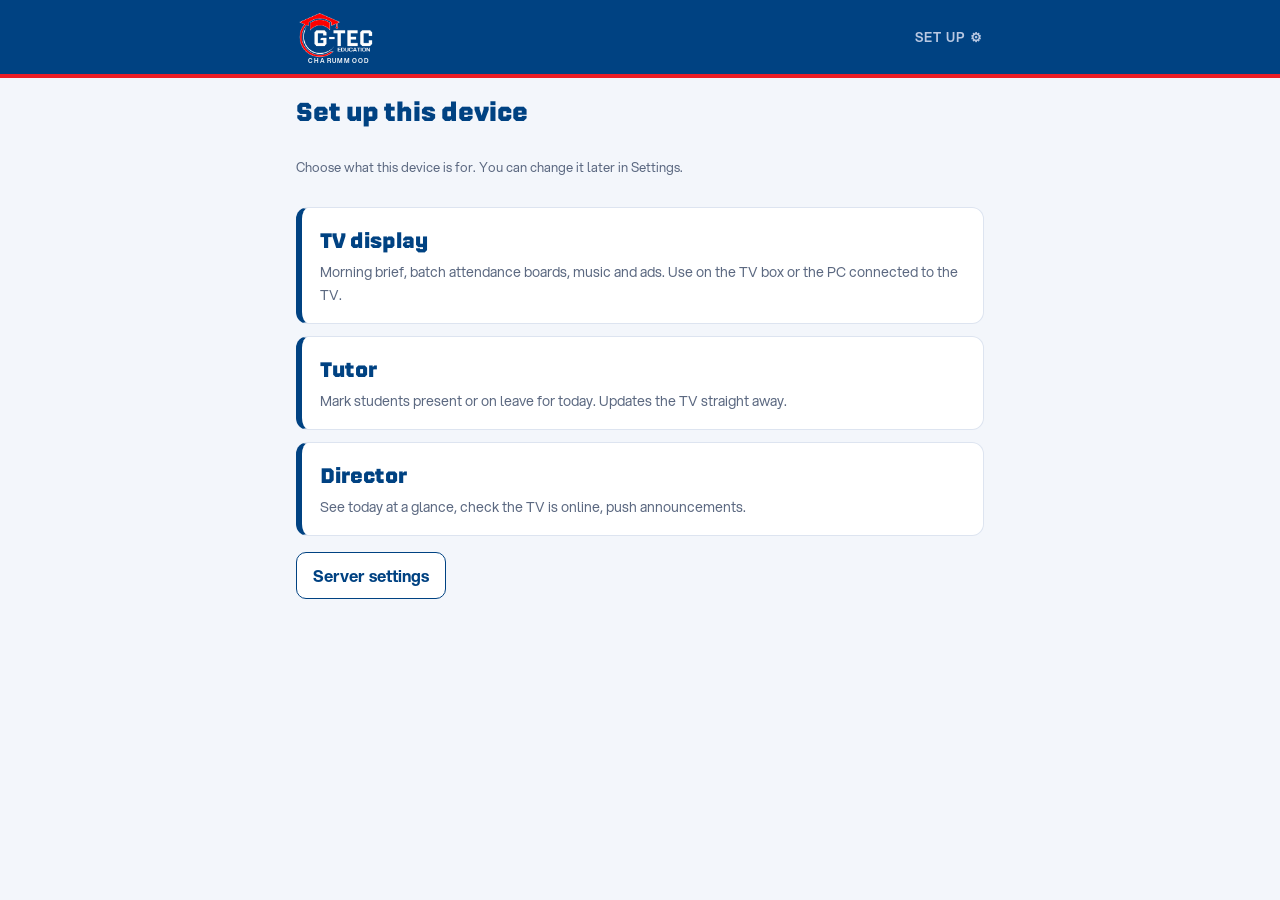
==== web/index.html @ 539293fa "Import live app v1.3.0 from app.gteccharummood.in Baseline copy of the deployed PWA (TV display, tut" ====
<!doctype html>
<html lang="en">
<head>
<meta charset="utf-8">
<meta name="viewport" content="width=device-width, initial-scale=1, viewport-fit=cover">
<title>G-TEC Charummood</title>
<meta name="theme-color" content="#004282">
<meta name="description" content="Batch attendance, tutor marking and director view for G-TEC Charummood.">
<meta name="robots" content="noindex, nofollow">
<link rel="manifest" href="manifest.webmanifest">
<link rel="icon" type="image/png" sizes="32x32" href="icons/favicon-32.png">
<link rel="apple-touch-icon" href="icons/apple-touch-icon.png">
<meta name="apple-mobile-web-app-capable" content="yes">
<meta name="mobile-web-app-capable" content="yes">
<meta name="apple-mobile-web-app-status-bar-style" content="black-translucent">
<meta name="apple-mobile-web-app-title" content="G-TEC">
<link rel="stylesheet" href="css/app.css">
</head>
<body>
<div id="app"></div>
<script src="config.js"></script>
<script src="js/demo.js"></script>
<script src="js/common.js"></script>
<script src="js/display.js"></script>
<script src="js/tutor.js"></script>
<script src="js/director.js"></script>
</body>
</html>
---- web/css/app.css ----
/* G-TEC Charummood display — styled to the G-TEC brand guidelines.
   Colours: navy #004282 (primary), red #ED1C24 (accent), white. Fonts: Nippo (headings), Aspekta (text).
   The official logo is only ever shown on exact brand navy (#004282) or on white, never recoloured or rotated.
   Layout: TV screens are drawn on a fixed 1920x1080 stage scaled to fit; phone screens use one column. */
@font-face { font-family: "Nippo"; font-weight: 400; src: url("../fonts/Nippo-Regular.woff2") format("woff2"); font-display: swap; }
@font-face { font-family: "Nippo"; font-weight: 500; src: url("../fonts/Nippo-Medium.woff2") format("woff2"); font-display: swap; }
@font-face { font-family: "Nippo"; font-weight: 700; src: url("../fonts/Nippo-Bold.woff2") format("woff2"); font-display: swap; }
@font-face { font-family: "Aspekta"; font-weight: 400; src: url("../fonts/Aspekta-400.woff2") format("woff2"); font-display: swap; }
@font-face { font-family: "Aspekta"; font-weight: 500; src: url("../fonts/Aspekta-500.woff2") format("woff2"); font-display: swap; }
@font-face { font-family: "Aspekta"; font-weight: 600; src: url("../fonts/Aspekta-600.woff2") format("woff2"); font-display: swap; }
@font-face { font-family: "Aspekta"; font-weight: 700; src: url("../fonts/Aspekta-700.woff2") format("woff2"); font-display: swap; }

:root {
  /* brand */
  --navy: #004282;          /* G-TEC navy — the only surface the logo sits on besides white */
  --navy-d: #00315f;        /* deeper navy for depth behind slides (no logo on it) */
  --red: #ed1c24;           /* G-TEC red — accents only */
  --white: #ffffff;
  /* neutrals, tinted toward the navy */
  --soft: #f3f6fb;
  --line: #dde4f0;
  --ink: #12213a;
  --mut: #5b6880;
  --on-navy: #ffffff;
  --on-navy-mut: #b9c8e2;
  /* status (kept apart from the brand red, which never means "bad") */
  --present: #0e9f57;
  --present-bg: #e7f6ee;
  --present-on-navy: #5fe3a1;
  --leave: #d97b00;
  --leave-bg: #fff4e2;
  --leave-on-navy: #ffc061;
  --waiting: #a6b1c4;
  /* type */
  --display: "Nippo", "Aspekta", "Roboto", "Segoe UI", sans-serif;
  --body: "Aspekta", "Roboto", "Noto Sans", "Segoe UI", Arial, sans-serif;
  --ml: "Noto Sans Malayalam", "Manjari", "Kartika", sans-serif;
  color-scheme: light;
}

* { box-sizing: border-box; }
html, body { height: 100%; margin: 0; background: var(--soft); color: var(--ink); font-family: var(--body); }
body { -webkit-font-smoothing: antialiased; overflow: hidden; }
body.tv { background: var(--navy); }
body.phone { overflow: auto; }
button, input, select, textarea { font: inherit; color: inherit; }
:focus-visible { outline: 3px solid var(--red); outline-offset: 2px; }
[hidden] { display: none !important; }
.num { font-variant-numeric: tabular-nums; font-feature-settings: "tnum" 1; }

/* ---------- TV stage ---------- */
#viewport { position: fixed; inset: 0; overflow: hidden; background: var(--navy); }
#stage { width: 1920px; height: 1080px; position: absolute; left: 50%; top: 50%; transform-origin: center center; overflow: hidden; background: var(--soft); }
.screen { position: absolute; inset: 0; display: flex; flex-direction: column; animation: fadein .6s ease both; }
@keyframes fadein { from { opacity: 0; } to { opacity: 1; } }
@media (prefers-reduced-motion: reduce) { .screen, .slide { animation: none !important; } }

/* brand bar: navy with the official logo, red rule underneath (as on gteccharummood.in) */
.brandbar { flex: none; height: 140px; background: var(--navy); border-bottom: 6px solid var(--red); display: flex; align-items: center; justify-content: space-between; padding: 0 64px 0 48px; color: var(--on-navy); }
/* lockup: logo + CHARUMMOOD right-aligned under the end of "EDUCATION"; everything scales from --lh */
.lockup { --lh: 104px; display: flex; flex-direction: column; align-items: flex-end; gap: calc(var(--lh) * .02); }
.lockup img { height: var(--lh); width: auto; display: block; }
.lockup .centre { font-family: var(--body); font-weight: 600; font-size: calc(var(--lh) * .125); line-height: 1; letter-spacing: .2em; margin-top: calc(var(--lh) * -.06); margin-right: calc(var(--lh) * .11 - .2em); color: var(--on-navy); white-space: nowrap; }
.clock { font-family: var(--body); font-weight: 700; font-size: 48px; font-variant-numeric: tabular-nums; font-feature-settings: "tnum" 1; color: inherit; }
.clock small { font-size: 22px; font-weight: 600; opacity: .75; margin-left: 8px; }
.netdot { display: inline-block; width: 12px; height: 12px; border-radius: 50%; background: var(--present-on-navy); margin-left: 18px; vertical-align: middle; }
.netdot.stale { background: var(--leave-on-navy); }
.label { font-family: var(--body); font-weight: 700; font-size: 21px; letter-spacing: .14em; text-transform: uppercase; color: var(--mut); }

/* ---------- Morning brief ---------- */
.brief { padding: 30px 64px 0; flex: 1; display: grid; grid-template-columns: 1.15fr 1fr 1fr; grid-template-rows: auto 1fr auto; gap: 26px 40px; }
.brief .hello { grid-column: 1 / -1; display: flex; align-items: baseline; gap: 30px; }
.brief .hello h1 { font-family: var(--display); font-weight: 700; font-size: 88px; line-height: 1; margin: 0; color: var(--navy); letter-spacing: -.01em; }
.brief .hello .ml { font-family: var(--ml); font-size: 50px; color: var(--red); }
.brief .hello .date { margin-left: auto; font-size: 32px; font-weight: 500; color: var(--mut); }
.col { min-width: 0; display: flex; flex-direction: column; gap: 16px; background: var(--white); border: 1px solid var(--line); border-radius: 16px; padding: 26px 28px; }
.col h2 { margin: 0; }
.daylist { display: flex; flex-direction: column; }
.daylist .row { display: grid; grid-template-columns: 64px 1fr auto; align-items: center; gap: 18px; padding: 13px 0; border-bottom: 1px solid var(--line); font-size: 29px; }
.daylist .row:last-child { border-bottom: 0; }
.daylist .letter { font-family: var(--display); font-weight: 700; font-size: 44px; color: var(--navy); }
.daylist .time { font-weight: 600; font-variant-numeric: tabular-nums; }
.daylist .who { color: var(--mut); font-size: 23px; }
.daylist .count { font-weight: 700; text-align: right; font-variant-numeric: tabular-nums; color: var(--navy); }
.daylist .count small { display: block; font-weight: 500; font-size: 19px; color: var(--mut); }
.chips { display: flex; flex-wrap: wrap; gap: 12px; }
.chip { font-size: 27px; font-weight: 500; padding: 10px 18px; border-radius: 10px; background: var(--leave-bg); color: var(--ink); }
.chip .b { font-family: var(--display); font-weight: 700; color: var(--leave); margin-right: 10px; }
.chip.staff { background: var(--soft); }
.empty { font-size: 26px; color: var(--mut); margin: 0; }
.notes { display: flex; flex-direction: column; gap: 16px; }
.note { font-size: 27px; line-height: 1.35; padding-left: 18px; border-left: 5px solid var(--red); }
.note .when { display: block; font-size: 21px; font-weight: 600; color: var(--mut); }
.thought { grid-column: 1 / -1; margin: 0 -64px; background: var(--navy); color: var(--on-navy); font-size: 33px; line-height: 1.35; padding: 26px 64px 30px; display: flex; gap: 26px; align-items: baseline; }
.thought .label { flex: none; color: var(--on-navy-mut); }

/* ---------- Batch board ---------- */
.board { flex: 1; display: grid; grid-template-columns: 450px 1fr; }
.board .side { background: var(--navy); color: var(--on-navy); padding: 34px 44px 40px 48px; display: flex; flex-direction: column; gap: 22px; }
.board .side .lockup { align-items: flex-end; align-self: flex-start; }
.board .side .lockup { --lh: 124px; margin-left: -10px; }
.board .side .label { color: var(--on-navy-mut); }
.board .bigletter { font-family: var(--display); font-weight: 700; font-size: 280px; line-height: .82; color: var(--on-navy); margin: 0; letter-spacing: -.03em; }
.board .rule { width: 120px; height: 8px; background: var(--red); border-radius: 2px; }
.board .bt { font-weight: 600; font-size: 38px; font-variant-numeric: tabular-nums; }
.board .fac { font-size: 27px; color: var(--on-navy-mut); }
.countdown { margin-top: auto; }
.countdown .big { font-family: var(--body); font-weight: 700; font-size: 92px; line-height: 1; font-variant-numeric: tabular-nums; font-feature-settings: "tnum" 1; }
.countdown .big.live { color: var(--present-on-navy); font-size: 56px; white-space: nowrap; }
.tally { display: grid; grid-template-columns: repeat(3, 1fr); gap: 12px; }
.tally div { font-size: 19px; letter-spacing: .1em; text-transform: uppercase; color: var(--on-navy-mut); font-weight: 700; }
.tally b { display: block; font-size: 56px; letter-spacing: 0; color: var(--on-navy); font-variant-numeric: tabular-nums; }
.tally .p b { color: var(--present-on-navy); } .tally .l b { color: var(--leave-on-navy); }
.board .main { padding: 36px 64px 40px 48px; display: flex; flex-direction: column; gap: 22px; min-width: 0; }
.board .main .head { display: flex; justify-content: space-between; align-items: center; }
.board .main .clock { color: var(--navy); }
.board .main .netdot { background: var(--present); } .board .main .netdot.stale { background: var(--leave); }
.legend { display: flex; gap: 28px; font-size: 24px; font-weight: 500; color: var(--mut); }
.legend i { display: inline-block; width: 16px; height: 16px; border-radius: 4px; margin-right: 10px; vertical-align: -1px; }
.tiles { display: grid; gap: 14px; grid-template-columns: repeat(var(--cols, 4), minmax(0, 1fr)); align-content: start; }
.tile { --c: var(--waiting); background: var(--white); border: 1px solid var(--line); border-left: 9px solid var(--c); border-radius: 12px; padding: var(--tp, 16px) 20px; display: flex; flex-direction: column; gap: 4px; min-width: 0; transition: background .4s, border-color .4s; }
.tile .nm { font-weight: 700; font-size: var(--fs, 32px); color: var(--ink); white-space: nowrap; overflow: hidden; text-overflow: ellipsis; }
.tile .meta { display: flex; justify-content: space-between; gap: 10px; font-size: calc(var(--fs, 32px) * .6); color: var(--mut); }
.tile .meta span:first-child { overflow: hidden; text-overflow: ellipsis; white-space: nowrap; }
.tile .st { font-weight: 700; color: var(--c); flex: none; }
.tile.w .st { color: var(--mut); }
.tile.p { --c: var(--present); background: var(--present-bg); border-color: #cbead9; border-left-color: var(--present); }
.tile.l { --c: var(--leave); background: var(--leave-bg); border-color: #f5dfb8; border-left-color: var(--leave); }
.tile.w.late { opacity: .6; }
.seat { font-size: .82em; padding: 0 8px; border-radius: 6px; background: var(--navy); color: var(--on-navy); }

/* ---------- Content loop ---------- */
.content { flex: 1; display: flex; flex-direction: column; background: var(--navy); }
.slidebox { flex: 1; position: relative; overflow: hidden; }
.slide { position: absolute; inset: 0; animation: fadein .9s ease both; }
.slide img, .slide video { width: 100%; height: 100%; object-fit: contain; background: #000; }
.slide.text { display: grid; align-content: center; padding: 0 160px; gap: 34px; color: var(--on-navy);
  background: linear-gradient(180deg, var(--navy) 0%, var(--navy-d) 100%); }
.slide.text .kicker { justify-self: start; background: var(--red); color: var(--white); font-family: var(--body); font-weight: 700; font-size: 30px; letter-spacing: .08em; text-transform: uppercase; padding: 10px 24px; border-radius: 999px; }
.slide.text h1 { font-family: var(--display); font-weight: 700; font-size: 92px; line-height: 1.06; margin: 0; max-width: 1450px; text-wrap: balance; }
.slide.text p { font-size: 48px; line-height: 1.4; margin: 0; max-width: 1400px; color: #dce5f5; }
.slide.qr { grid-template-columns: 1fr auto; align-items: center; gap: 100px; }
.slide.qr img { width: 460px; height: 460px; background: var(--white); padding: 24px; border-radius: 18px; object-fit: contain; }
.ticker { height: 132px; flex: none; display: grid; grid-template-columns: auto auto 1fr auto; align-items: center; gap: 40px; padding: 0 64px 0 40px; background: var(--navy); border-top: 6px solid var(--red); color: var(--on-navy); }
.ticker .lockup { --lh: 92px; }
.ticker .next { font-size: 30px; font-weight: 500; }
.ticker .next b { display: inline-block; font-family: var(--display); background: var(--red); color: var(--white); font-size: 34px; line-height: 1; padding: 6px 14px; border-radius: 8px; margin: 0 10px; vertical-align: 2px; }
.ticker .marquee { overflow: hidden; white-space: nowrap; font-size: 30px; color: var(--on-navy-mut); -webkit-mask-image: linear-gradient(90deg, transparent, #000 4%, #000 96%, transparent); mask-image: linear-gradient(90deg, transparent, #000 4%, #000 96%, transparent); }
.ticker .marquee span { display: inline-block; padding-left: 100%; animation: marquee var(--dur, 30s) linear infinite; }
@keyframes marquee { to { transform: translateX(-100%); } }

/* ---------- Urgent / off ---------- */
.urgent { flex: 1; display: grid; align-content: center; padding: 0 140px; gap: 34px; background: var(--white); border: 18px solid var(--red); border-top: 0; }
.urgent .label { justify-self: start; background: var(--red); color: var(--white); padding: 10px 24px; border-radius: 999px; font-size: 30px; }
.urgent h1 { font-family: var(--display); font-weight: 700; font-size: 108px; line-height: 1.06; margin: 0; color: var(--navy); text-wrap: balance; }
.off { background: #000; }
.off .clock { position: absolute; color: #33404d; font-size: 60px; transition: left 3s, top 3s; }
.off .netdot { background: #2a3540; }

/* ---------- Settings overlay + phone screens ---------- */
.overlay { position: fixed; inset: 0; background: rgba(0, 25, 50, .72); display: grid; place-items: center; z-index: 50; padding: 16px; }
.card { background: var(--white); border: 1px solid var(--line); border-radius: 14px; padding: 22px; width: min(560px, 100%); display: flex; flex-direction: column; gap: 14px; color: var(--ink); }
.card h2 { margin: 0; font-family: var(--display); font-weight: 700; font-size: 24px; color: var(--navy); }
.field { display: flex; flex-direction: column; gap: 6px; font-size: 14px; font-weight: 600; color: var(--mut); }
.field input, .field select, .field textarea { background: var(--white); border: 1px solid #c9d3e5; border-radius: 10px; padding: 12px; font-size: 16px; font-weight: 400; color: var(--ink); }
.field input:focus, .field select:focus, .field textarea:focus { outline: 2px solid var(--navy); outline-offset: 1px; }
.btns { display: flex; flex-wrap: wrap; gap: 10px; }
.btn { background: var(--white); color: var(--navy); border: 1.5px solid var(--navy); border-radius: 10px; padding: 11px 16px; font-weight: 700; cursor: pointer; }
.btn.primary { background: var(--red); border-color: var(--red); color: var(--white); }
.btn.danger { background: var(--white); border-color: var(--red); color: var(--red); }
.hint { font-size: 13px; color: var(--mut); line-height: 1.5; }
.toast { position: fixed; left: 50%; bottom: calc(24px + env(safe-area-inset-bottom, 0px)); transform: translateX(-50%); background: var(--navy); color: var(--white); padding: 12px 18px; border-radius: 10px; font-weight: 600; z-index: 60; max-width: calc(100% - 32px); box-shadow: 0 6px 20px rgba(0, 30, 60, .3); }

.phonebar { background: var(--navy); border-bottom: 4px solid var(--red); padding-top: env(safe-area-inset-top, 0px); }
.phonebar .in { max-width: 720px; margin: 0 auto; display: flex; align-items: center; justify-content: space-between; gap: 12px; padding-block: 10px; padding-left: max(16px, env(safe-area-inset-left, 0px)); padding-right: max(16px, env(safe-area-inset-right, 0px)); }
.phonebar .lockup { --lh: 50px; }
.phonebar .mode { color: var(--on-navy-mut); font-size: 13px; font-weight: 600; letter-spacing: .08em; text-transform: uppercase; }
.phonebar button.mode { background: none; border: 1px solid transparent; border-radius: 8px; padding: 8px 10px; margin-right: -10px; font-family: inherit; cursor: pointer; }
.phonebar button.mode:hover, .phonebar button.mode:focus-visible { border-color: var(--on-navy-mut); outline: none; }
.phone-wrap { max-width: 720px; margin: 0 auto; padding-block: 16px 96px; padding-left: max(16px, env(safe-area-inset-left, 0px)); padding-right: max(16px, env(safe-area-inset-right, 0px)); display: flex; flex-direction: column; gap: 16px; }
.phone-head { display: flex; justify-content: space-between; align-items: center; gap: 12px; flex-wrap: wrap; }
.phone-head h1 { font-family: var(--display); font-weight: 700; font-size: 26px; margin: 0; color: var(--navy); }
.phone-head .sub { color: var(--mut); font-size: 14px; }
.tabs { display: flex; gap: 8px; overflow-x: auto; padding-bottom: 4px; }
.tab { flex: none; min-width: 64px; padding: 10px 14px; border-radius: 10px; background: var(--white); border: 1.5px solid var(--line); text-align: center; cursor: pointer; color: var(--ink); }
.tab b { display: block; font-family: var(--display); font-size: 22px; color: var(--navy); }
.tab small { color: var(--mut); font-size: 12px; font-variant-numeric: tabular-nums; }
.tab[aria-selected="true"] { background: var(--navy); border-color: var(--navy); }
.tab[aria-selected="true"] b, .tab[aria-selected="true"] small { color: var(--white); }
.summary { display: flex; gap: 16px; font-size: 14px; color: var(--mut); flex-wrap: wrap; }
.summary b { font-size: 20px; color: var(--navy); margin-right: 4px; font-variant-numeric: tabular-nums; }
.srow { display: grid; grid-template-columns: minmax(0, 1fr) auto; gap: 12px; align-items: center; padding: 12px 14px; background: var(--white); border: 1px solid var(--line); border-left: 6px solid var(--waiting); border-radius: 10px; }
.srow.P { border-left-color: var(--present); } .srow.L { border-left-color: var(--leave); }
.srow .nm { font-weight: 700; font-size: 16px; overflow-wrap: anywhere; color: var(--ink); }
.srow .meta { font-size: 12px; color: var(--mut); overflow-wrap: anywhere; }
.seg { display: flex; border: 1px solid #c9d3e5; border-radius: 9px; overflow: hidden; background: var(--white); }
.seg button { border: 0; background: transparent; padding: 10px 12px; font-weight: 700; font-size: 14px; cursor: pointer; color: var(--mut); }
.seg button[aria-pressed="true"].P { background: var(--present); color: var(--white); }
.seg button[aria-pressed="true"].L { background: var(--leave); color: var(--white); }
.seg button[aria-pressed="true"].X { background: var(--soft); color: var(--ink); }
.kv { display: grid; grid-template-columns: auto 1fr; gap: 6px 14px; font-size: 15px; margin: 0; }
.kv dt { color: var(--mut); } .kv dd { margin: 0; }
.pill { display: inline-block; padding: 2px 10px; border-radius: 999px; font-size: 13px; font-weight: 700; }
.pill.ok { background: var(--present-bg); color: var(--present); }
.pill.bad { background: #fde8e9; color: #c4141b; }
table.mini { width: 100%; border-collapse: collapse; font-size: 15px; font-variant-numeric: tabular-nums; }
table.mini th, table.mini td { text-align: left; padding: 9px 6px; border-bottom: 1px solid var(--line); }
table.mini th { color: var(--white); background: var(--navy); font-weight: 600; font-size: 12px; text-transform: uppercase; letter-spacing: .08em; }
.modes { display: grid; gap: 12px; }
.modes button { text-align: left; padding: 18px; background: var(--white); border: 1px solid var(--line); border-left: 6px solid var(--navy); border-radius: 12px; cursor: pointer; color: var(--ink); }
.modes button b { display: block; font-family: var(--display); font-size: 21px; margin-bottom: 4px; color: var(--navy); }
.modes button span { color: var(--mut); font-size: 14px; }
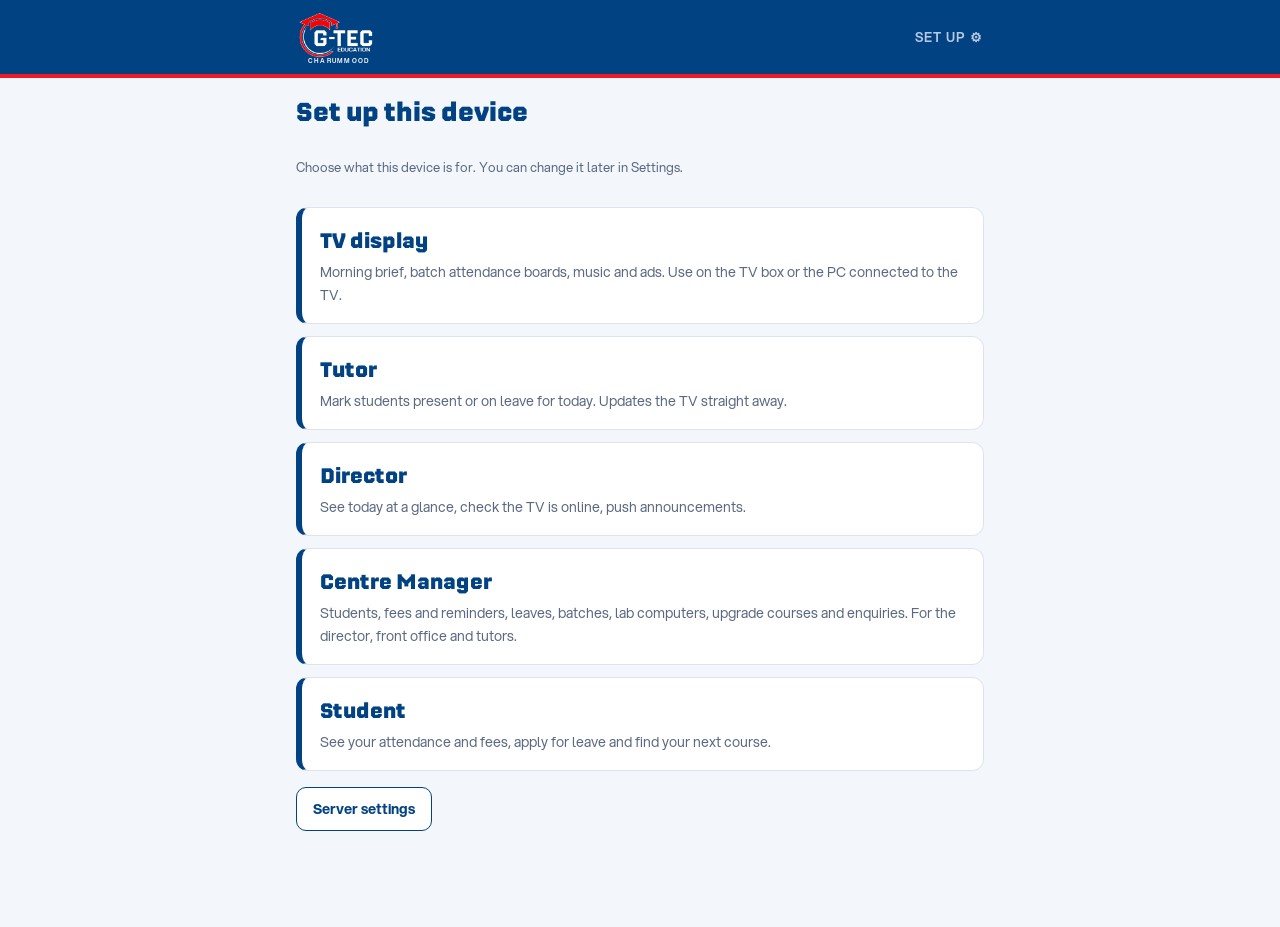
==== commit 5ccb909d: "Add Centre Manager and Student screens (v2.0.0) New Apps Script server (server/Code.gs) with its own" ====
--- a/web/index.html
+++ b/web/index.html
@@ -5,7 +5,7 @@
 <meta name="viewport" content="width=device-width, initial-scale=1, viewport-fit=cover">
 <title>G-TEC Charummood</title>
 <meta name="theme-color" content="#004282">
-<meta name="description" content="Batch attendance, tutor marking and director view for G-TEC Charummood.">
+<meta name="description" content="Attendance, fees, leaves, batches and lab computers for G-TEC Charummood.">
 <meta name="robots" content="noindex, nofollow">
 <link rel="manifest" href="manifest.webmanifest">
 <link rel="icon" type="image/png" sizes="32x32" href="icons/favicon-32.png">
@@ -15,6 +15,7 @@
 <meta name="apple-mobile-web-app-status-bar-style" content="black-translucent">
 <meta name="apple-mobile-web-app-title" content="G-TEC">
 <link rel="stylesheet" href="css/app.css">
+<link rel="stylesheet" href="css/manage.css">
 </head>
 <body>
 <div id="app"></div>
@@ -24,5 +25,7 @@
 <script src="js/display.js"></script>
 <script src="js/tutor.js"></script>
 <script src="js/director.js"></script>
+<script src="js/manage.js"></script>
+<script src="js/student.js"></script>
 </body>
 </html>
--- a/web/css/manage.css
+++ b/web/css/manage.css
@@ -0,0 +1,72 @@
+/* Centre Manager and Student screens. Builds on app.css (same brand colours and fonts). */
+.mnav { background: var(--white); border-bottom: 1px solid var(--line); position: sticky; top: 0; z-index: 5; }
+.mnav .in { max-width: 720px; margin: 0 auto; display: flex; gap: 4px; overflow-x: auto; padding: 6px max(12px, env(safe-area-inset-left, 0px)); scrollbar-width: none; }
+.mnav .in::-webkit-scrollbar { display: none; }
+.mnav button { flex: none; border: 0; background: none; padding: 10px 12px; border-radius: 8px; font-weight: 600; font-size: 14px; color: var(--mut); cursor: pointer; }
+.mnav button[aria-current="page"] { background: var(--navy); color: var(--white); }
+.stack { display: flex; flex-direction: column; gap: 12px; min-width: 0; }
+.stack.tight { gap: 8px; }
+.phone-wrap h3 { margin: 8px 0 0; font-size: 13px; font-weight: 700; letter-spacing: .08em; text-transform: uppercase; color: var(--mut); }
+.phone-wrap .card { width: 100%; }
+.card-head { display: flex; justify-content: space-between; align-items: center; gap: 10px; flex-wrap: wrap; }
+.card .meta { font-size: 13px; color: var(--mut); overflow-wrap: anywhere; }
+.btn { text-decoration: none; display: inline-block; font-size: 14px; }
+.btn:disabled { opacity: .55; cursor: default; }
+
+.tiles2 { display: grid; grid-template-columns: repeat(auto-fill, minmax(150px, 1fr)); gap: 10px; }
+.tile2 { text-align: left; background: var(--white); border: 1px solid var(--line); border-left: 6px solid var(--navy); border-radius: 12px; padding: 12px 14px; cursor: pointer; display: flex; flex-direction: column; gap: 2px; min-width: 0; color: var(--ink); }
+.tile2 .lab { font-size: 12px; font-weight: 700; letter-spacing: .06em; text-transform: uppercase; color: var(--mut); }
+.tile2 b { font-family: var(--display); font-size: 24px; color: var(--navy); font-variant-numeric: tabular-nums; overflow-wrap: anywhere; }
+.tile2 .sub { font-size: 12px; color: var(--mut); overflow-wrap: anywhere; }
+.tile2.bad { border-left-color: #c4141b; } .tile2.bad b { color: #c4141b; }
+.tile2.warn { border-left-color: var(--leave); }
+.bar { height: 10px; border-radius: 999px; background: var(--line); overflow: hidden; }
+.bar i { display: block; height: 100%; background: var(--present); border-radius: 999px; }
+.bar.over i { background: #c4141b; }
+
+.filters { display: flex; gap: 8px; flex-wrap: wrap; }
+.filters input, .filters select { flex: 1 1 140px; min-width: 0; background: var(--white); border: 1px solid #c9d3e5; border-radius: 10px; padding: 11px 12px; font-size: 16px; }
+.filters input { flex-basis: 100%; }
+
+.lrow { display: flex; justify-content: space-between; align-items: center; gap: 10px; width: 100%; text-align: left; padding: 11px 14px; background: var(--white); border: 1px solid var(--line); border-radius: 10px; color: var(--ink); min-width: 0; }
+button.lrow { cursor: pointer; }
+button.lrow:hover { border-color: var(--navy); }
+.lrow.col { flex-direction: column; align-items: stretch; }
+.lrow.col > .lrow { border: 0; padding: 0; }
+.lhead { display: flex; justify-content: space-between; align-items: center; gap: 10px; }
+.lmain { min-width: 0; flex: 1; }
+.lrow .nm { font-weight: 700; font-size: 15px; overflow-wrap: anywhere; }
+.lrow .meta { font-size: 12px; color: var(--mut); overflow-wrap: anywhere; }
+.lright { display: flex; gap: 6px; align-items: center; flex-wrap: wrap; justify-content: flex-end; flex: none; max-width: 55%; }
+.lrow .btn { padding: 8px 12px; font-size: 13px; }
+.lrow select { border: 1px solid #c9d3e5; border-radius: 10px; padding: 8px 10px; background: var(--white); font-size: 14px; }
+.lrow .x { border: 0; background: none; font-size: 22px; line-height: 1; color: var(--mut); cursor: pointer; padding: 4px 8px; border-radius: 6px; }
+.lrow .x:hover { color: #c4141b; }
+.pill { white-space: nowrap; }
+.pill.warn { background: var(--leave-bg); color: #9a5600; }
+.pill.info { background: var(--soft); color: var(--navy); }
+.tab.text { min-width: 0; font-weight: 700; font-size: 14px; color: var(--navy); }
+.tab.text[aria-selected="true"] { color: var(--white); }
+
+.overlay { align-items: start; overflow-y: auto; }
+.formcard { max-height: none; margin: auto 0; }
+.fgrid { display: grid; grid-template-columns: repeat(auto-fit, minmax(200px, 1fr)); gap: 12px; }
+.fgrid .wide { grid-column: 1 / -1; }
+.field .hint { font-weight: 400; }
+
+.pcs { display: grid; grid-template-columns: repeat(auto-fill, minmax(104px, 1fr)); gap: 8px; }
+.pc { border: 1px solid var(--line); border-top: 5px solid var(--waiting); border-radius: 10px; background: var(--white); padding: 10px 8px; text-align: left; cursor: pointer; display: flex; flex-direction: column; gap: 2px; min-width: 0; color: var(--ink); }
+.pc b { font-size: 14px; color: var(--navy); }
+.pc span { font-size: 12px; color: var(--mut); overflow-wrap: anywhere; }
+.pc.used { border-top-color: var(--present); background: var(--present-bg); }
+.pc.bad { border-top-color: #c4141b; background: #fde8e9; }
+.pc .flt { color: #c4141b; font-weight: 700; }
+
+.receipt { border: 1px dashed #c9d3e5; border-radius: 10px; padding: 14px; display: flex; flex-direction: column; gap: 8px; }
+.digest { white-space: pre-wrap; font: 13px/1.5 var(--body); margin: 0; overflow-wrap: anywhere; }
+@media print {
+  body.phone > #app, .noprint, .toast { display: none !important; }
+  .overlay { position: static; background: none; padding: 0; display: block; }
+  .overlay .card { border: 0; width: 100%; }
+  .receipt { border: 1px solid #000; }
+}
